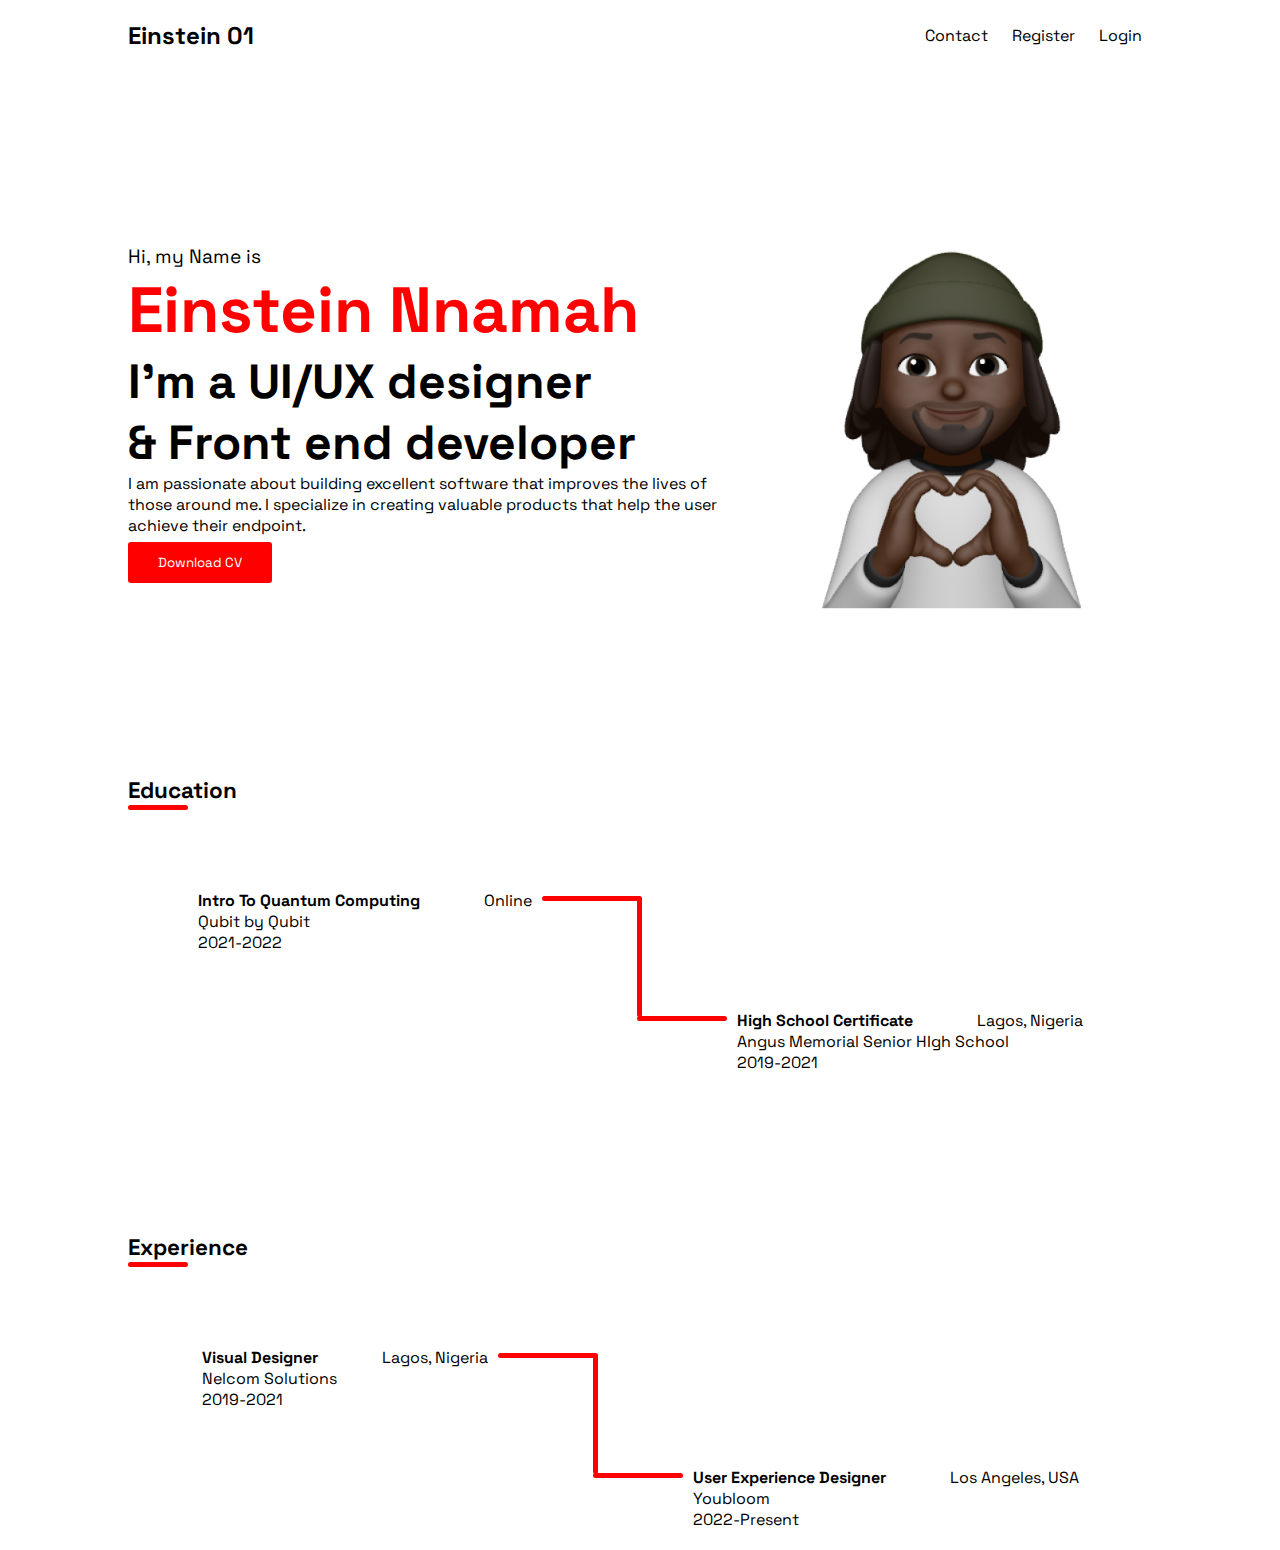
==== index.html @ 2d385413 "first commit" ====
<!DOCTYPE html>
<html lang="en">
<head>
    <meta charset="UTF-8">
    <meta http-equiv="X-UA-Compatible" content="IE=edge">
    <meta name="viewport" content="width=device-width, initial-scale=1.0">
    <title>Document</title>
    <link rel="stylesheet" href="index.css">
    <link href="/your-path-to-your-compiled-css-including-fontawesome/file.css" rel="stylesheet">
</head>
<body>
    <div class="wrapper">
        <div class="header">
            <div>
                <h2>Einstein 01</h2>
            </div>
            <div class="navbar_items">
    
                <span>Contact</span>
                <span>Register</span>
                <span>Login</span>
            </div>
           
        </div>

        <section class="intro_section">
            <div class="name_intro">
               <p>Hi, my Name is </p> 
             <h1> Einstein Nnamah </h1>  
              <h2>I'm a UI/UX designer<br /> & Front end developer</h2>  
              <p style="font-size: 16px;">I am passionate about building excellent software that improves the lives of those around me. I specialize in creating valuable products that help the user achieve their endpoint.</p>
            <div>
                <a target="_blank" href="https://drive.google.com/file/d/1W6psn045lQSnOiVbLv_T-Wdykh7o3phQ/view?usp=sharing"><button class="cv_btn"> Download CV </button></a>
            </div>
            </div>
            <div class="name_img">
                <img width="400px" src="./assets/circle.png" alt="">
            </div>
        </section>

        <section class="edu_section">
            <div class="edu_head">
                <h3>Education</h3>
                <hr>
            </div>
          
            <div class="edu1">
                <div class="edu1_text">
                    <span style="font-weight:bolder ;">Intro To Quantum Computing</span>
                    <span style="margin-left: 60px ; padding-right: 10px; "> Online</span>
                    <div class="">
                    <p>Qubit by Qubit</p>
                    <p>2021-2022</p>
                    </div>
                </div>
                <div class="all_eduline">
                    <hr class="edu_line1">
                    <hr class="edu_line2">
                    <hr class="edu_line3">
                </div>

                <div class="edu2" style="padding-left: 10px;">
                    <span style="font-weight:bolder ;">High School Certificate</span>
                    <span style="margin-left: 60px ;">Lagos, Nigeria</span>
                    <div class="">
                    <p>Angus Memorial Senior HIgh School</p>
                    <p>2019-2021</p>
                    </div>     
                </div>
          
            </div>
            

        </section>


        <section class="exp_section">
            <div class="edu_head">
                <h3>Experience</h3>
                <hr>
            </div>
          
            <div class="edu1">
                <div class="edu1_text">
                    <span style="font-weight:bolder ;">Visual Designer</span>
                    <span style="margin-left: 60px ; padding-right: 10px; "> Lagos, Nigeria</span>
                    <div class="">
                    <p>Nelcom Solutions</p>
                    <p>2019-2021</p>
                    </div>
                </div>
                <div class="all_eduline">
                    <hr class="edu_line1">
                    <hr class="edu_line2">
                    <hr class="edu_line3">
                </div>

                <div class="edu2" style="padding-left: 10px;">
                    <span style="font-weight:bolder ; ">User Experience Designer</span>
                    <span style="margin-left: 60px ;">  Los Angeles, USA</span>
                    <div class="">
                    <p>Youbloom</p>
                    <p>2022-Present</p>
                    </div>     
                </div>
          
            </div>
            

        </section>

    </div>
</body>
</html>
---- index.css ----
@import url('https://fonts.googleapis.com/css2?family=Space+Grotesk:wght@300;400;500;600;700&display=swap');
*{
    padding: 0;
    margin: 0;
    font-family: 'Space Grotesk', sans-serif;
}

.wrapper{
    max-width: 1024px;
    margin: 0 auto;
    padding: 20px;
}

.header{
    display: flex;
    justify-content: space-between;
    align-items: center;
}

.navbar_items span{
    padding: 10px;
    cursor: pointer;
    transition: .3s ease-in;
}

.navbar_items span:hover{
    color: red;
}

.intro_section{
    width: fit-content;
    margin: 0 auto;
    display: flex;
    align-items: center;
    margin-top: 10rem;
}

.name_img {

}

.name_intro{
    font-size: 2rem;
}

.name_intro h1{
    color: red;
}

.name_intro p{
    font-size: 1.2rem;
}

.cv_btn{
    padding: 12px 30px;
    border: none;
    background-color: red;
    color: white;
    border-radius:3px;
    cursor: pointer;
    transition: .3s ease-in;
}

.cv_btn:hover{
    background-color: rgb(156, 27, 27);
}

.cv_btn i{
    color: black;
}


.edu_head{
    margin-top: 10rem;
    font-size: 1.2rem;
}

.edu_head hr{
    width: 60px;
    height: 5px;
    border-radius: 3px;
    background-color: red;
    border: none;
}

.edu1{
    margin-top: 5rem;
    display: flex;
    align-items: flex-start;
    justify-content: center;
}


.all_eduline{
    position: relative;
    top: 6px;
}

.edu_line1{
    width: 100px;
    height: 5px;
    border-radius: 3px;
    background-color: red;
    border: none;
}

.edu_line2 {
    position: absolute;
    top: 1px;
    left: 95%;
    width: 5px;
    height: 120px;
    border-radius: 3px;
    background-color: red;
    border: none;
}

.edu_line3 {
    position: absolute;
    left: 95px;
    top: 120px;
    width: 90px;
    height: 5px;
    border-radius: 3px;
    background-color: red;
    border: none;
}

.edu2{
    margin-top: 120px;
    margin-left: 85px;
}
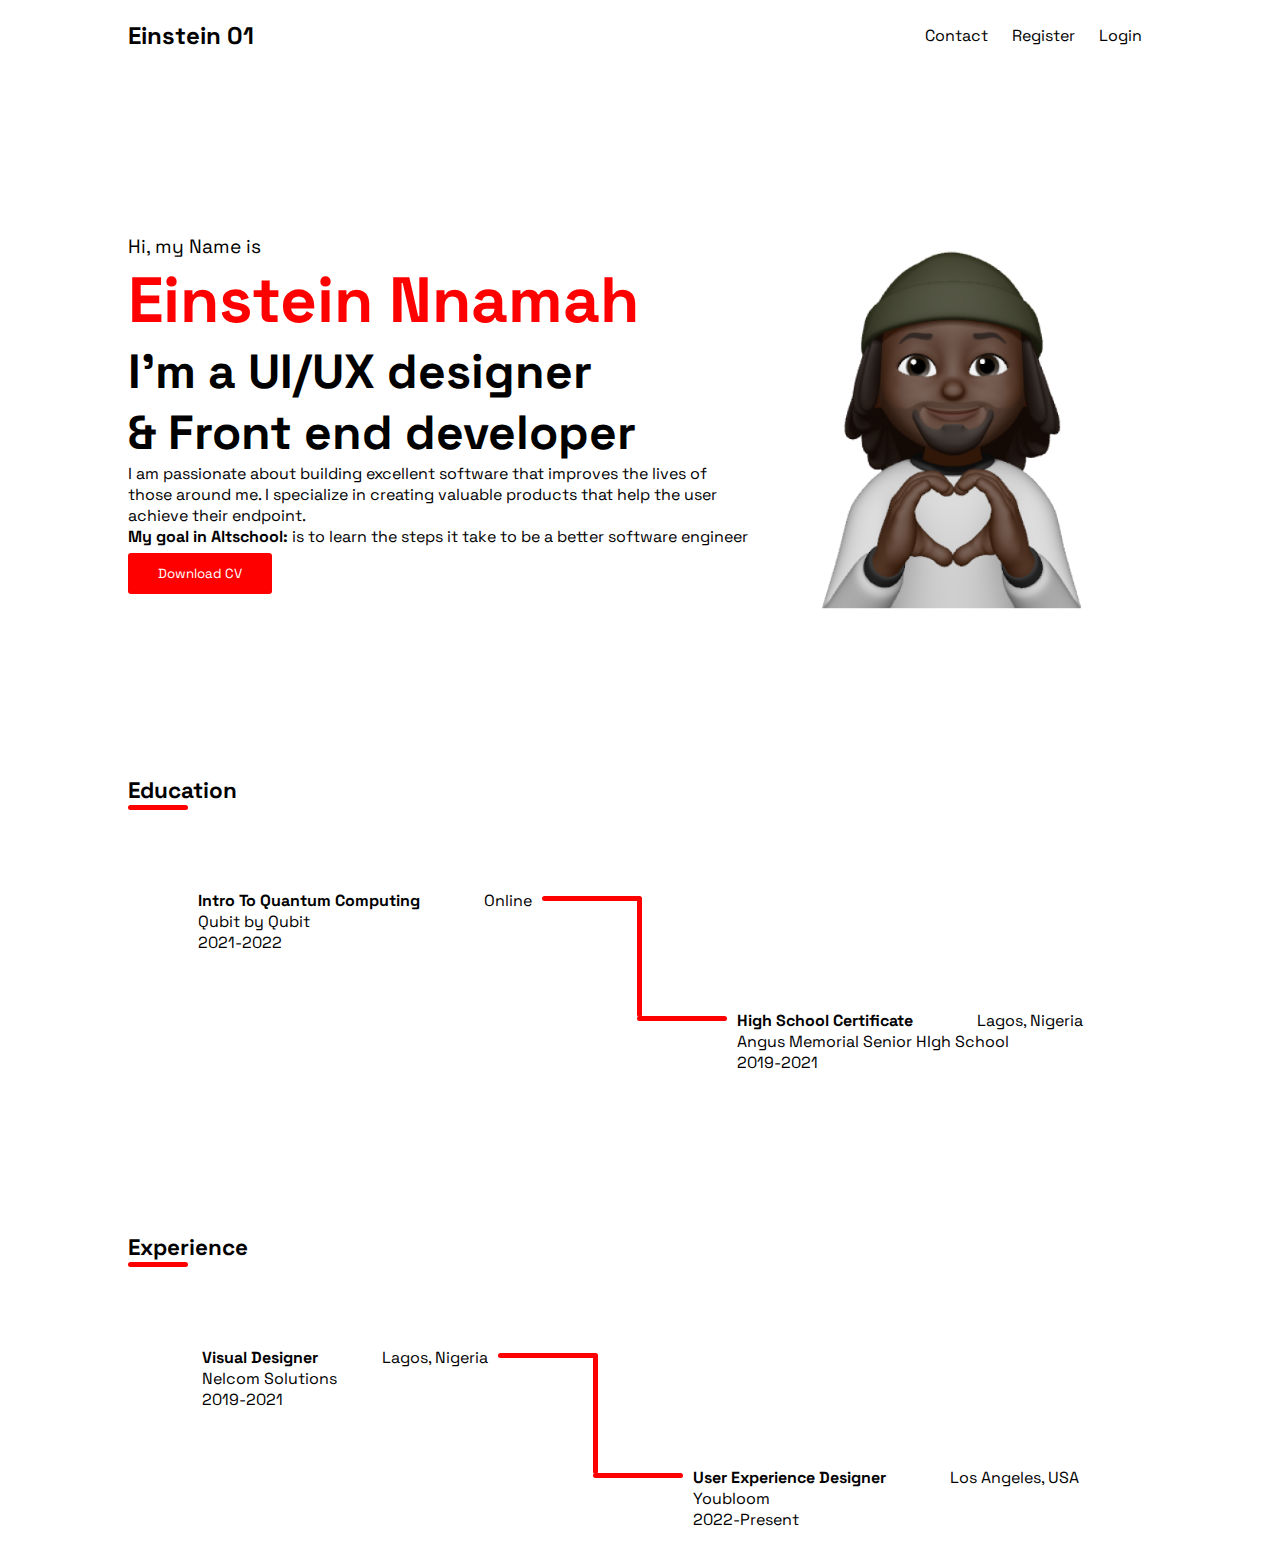
==== commit 2fbbe221: "uploadds" ====
--- a/index.html
+++ b/index.html
@@ -29,7 +29,8 @@
              <h1> Einstein Nnamah </h1>  
               <h2>I'm a UI/UX designer<br /> & Front end developer</h2>  
               <p style="font-size: 16px;">I am passionate about building excellent software that improves the lives of those around me. I specialize in creating valuable products that help the user achieve their endpoint.</p>
-            <div>
+                <p style="margin-top:10 ;font-size:16px ;"><span style="font-weight:bolder ;">My goal in Altschool:</span> is to learn the steps it take to be a better software engineer</p>
+              <div>
                 <a target="_blank" href="https://drive.google.com/file/d/1W6psn045lQSnOiVbLv_T-Wdykh7o3phQ/view?usp=sharing"><button class="cv_btn"> Download CV </button></a>
             </div>
             </div>
